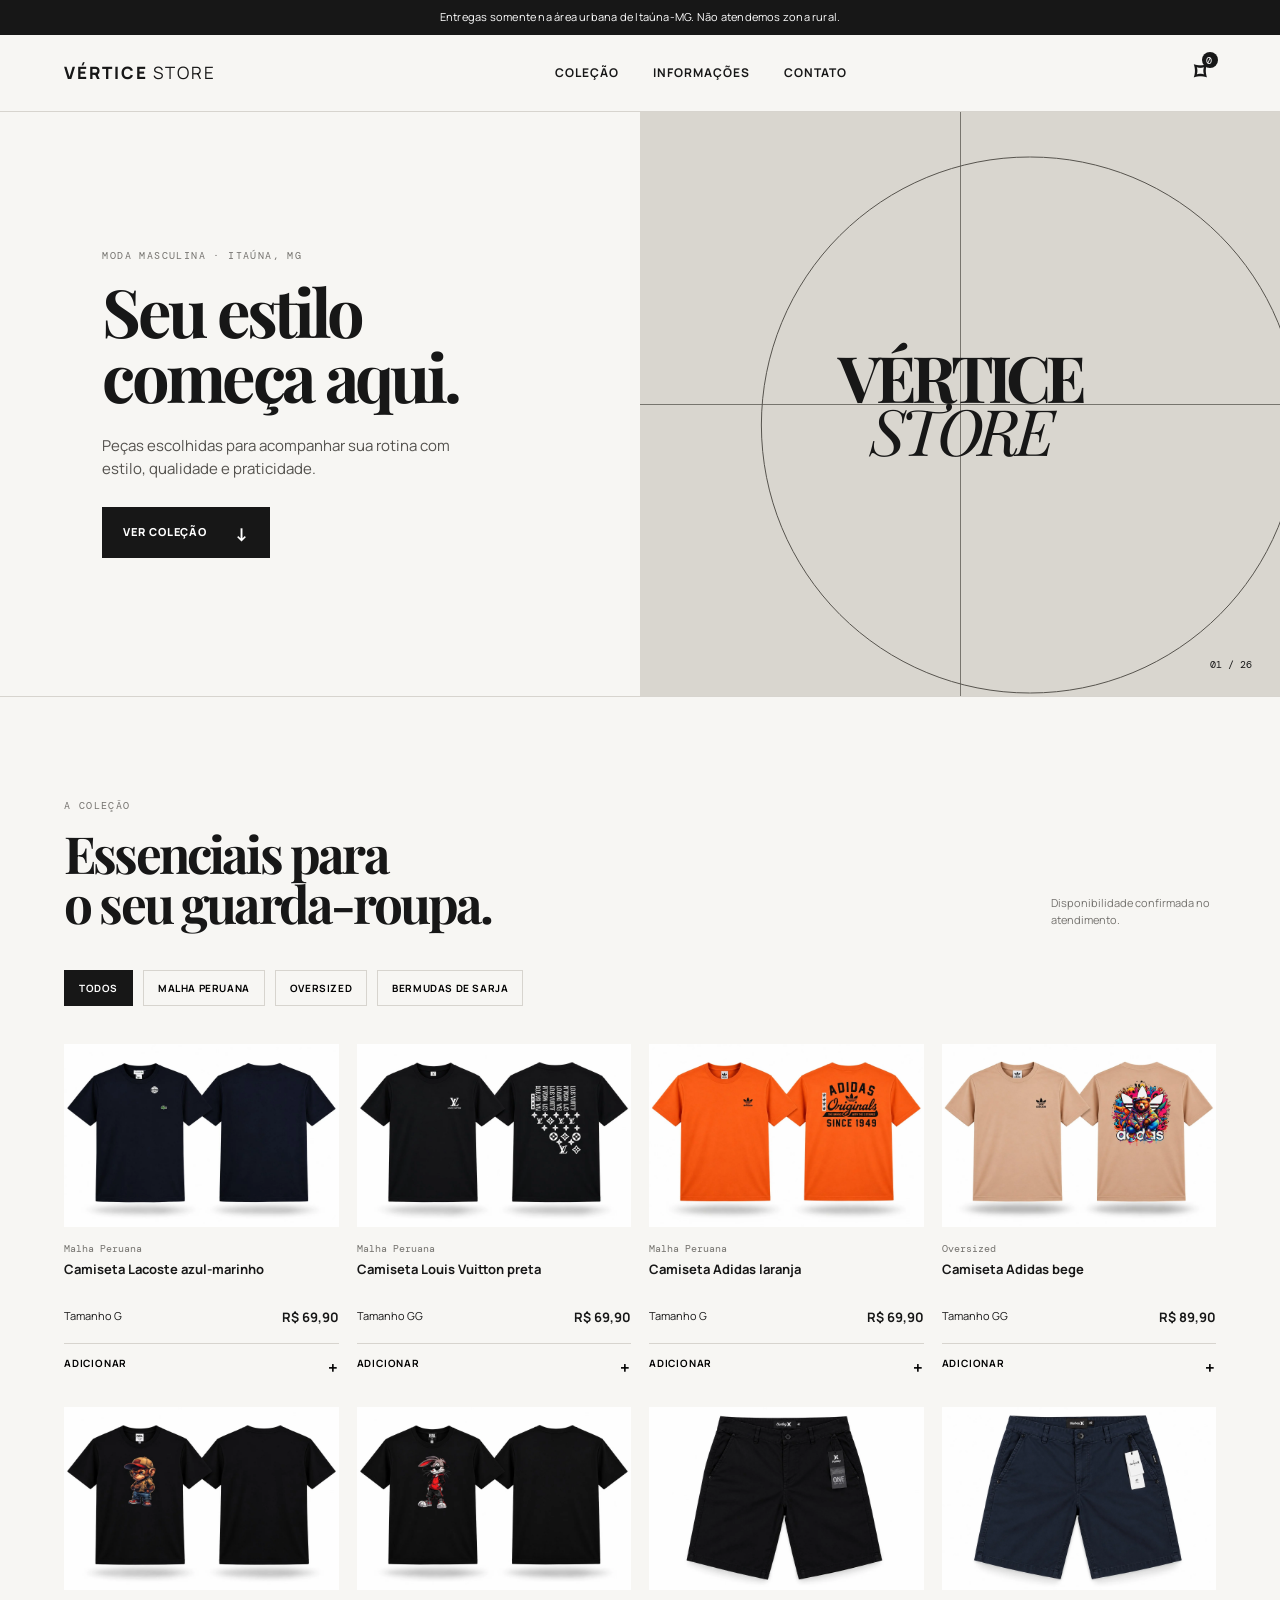
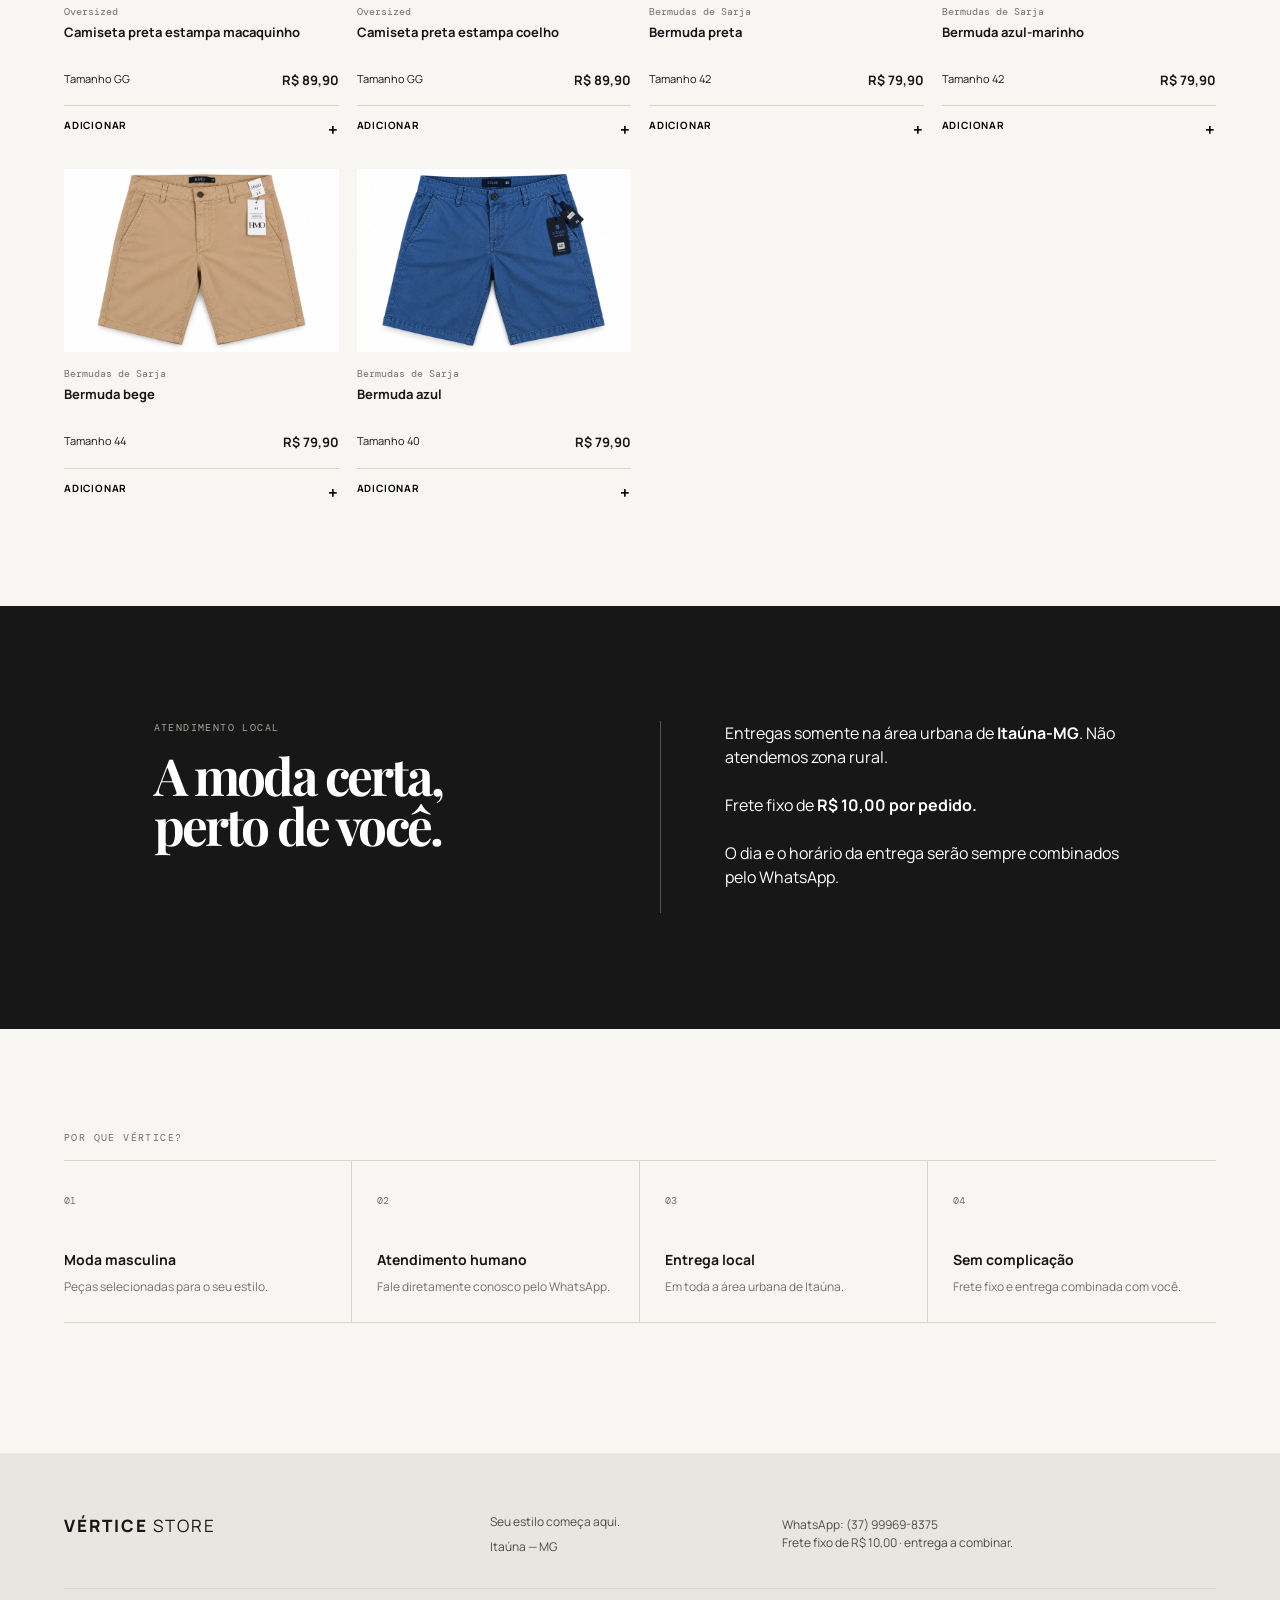
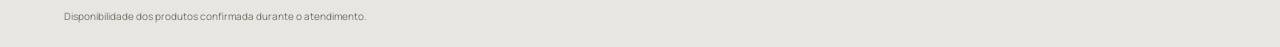
==== index.html @ 512f4e8a "Initial commit: Vértice Store" ====
<!doctype html>
<html lang="pt-BR">
<head>
  <meta charset="utf-8">
  <meta name="viewport" content="width=device-width, initial-scale=1">
  <meta name="theme-color" content="#111111">
  <title>Vértice Store | Moda masculina em Itaúna</title>
  <meta name="description" content="Moda masculina com estilo, qualidade e praticidade em Itaúna-MG. Entrega na área urbana e pedidos pelo WhatsApp.">
  <meta property="og:title" content="Vértice Store | Seu estilo começa aqui.">
  <meta property="og:description" content="Moda masculina em Itaúna-MG. Peça pelo WhatsApp.">
  <meta property="og:type" content="website">
  <meta property="og:image" content="assets/images/og-image.svg">
  <link rel="icon" href="assets/images/favicon.svg" type="image/svg+xml">
  <link rel="stylesheet" href="assets/css/style.css">
</head>
<body>
  <div class="delivery-bar">Entregas somente na área urbana de Itaúna-MG. Não atendemos zona rural.</div>
  <header class="site-header" id="topo">
    <a class="brand" href="#topo" aria-label="Vértice Store, início">VÉRTICE <span>STORE</span></a>
    <button class="menu-button" aria-label="Abrir menu" aria-expanded="false" aria-controls="main-nav"><span></span><span></span><span></span></button>
    <nav id="main-nav" class="main-nav" aria-label="Navegação principal">
      <a href="#colecao">Coleção</a><a href="#sobre">Informações</a><a href="#contato">Contato</a>
    </nav>
    <button class="cart-trigger" aria-label="Abrir carrinho"><span aria-hidden="true">⌑</span><b id="cart-count">0</b></button>
  </header>

  <main>
    <section class="hero">
      <div class="hero-copy">
        <p class="eyebrow">MODA MASCULINA · ITAÚNA, MG</p>
        <h1>Seu estilo<br>começa aqui.</h1>
        <p>Peças escolhidas para acompanhar sua rotina com estilo, qualidade e praticidade.</p>
        <a class="button button-dark" href="#colecao">Ver coleção <span>↓</span></a>
      </div>
      <div class="hero-art" aria-hidden="true"><div class="arc"></div><p>VÉRTICE<br><em>STORE</em></p><span>01 / 26</span></div>
    </section>

    <section class="catalog section" id="colecao">
      <div class="section-heading"><div><p class="eyebrow">A COLEÇÃO</p><h2>Essenciais para<br>o seu guarda-roupa.</h2></div><p class="collection-note">Disponibilidade confirmada no atendimento.</p></div>
      <div class="filters" role="group" aria-label="Filtros de produtos">
        <button class="filter active" data-filter="all">Todos</button><button class="filter" data-filter="Malha Peruana">Malha Peruana</button><button class="filter" data-filter="Oversized">Oversized</button><button class="filter" data-filter="Bermudas de Sarja">Bermudas de Sarja</button>
      </div>
      <div class="product-grid" id="product-grid" aria-live="polite"></div>
    </section>

    <section class="local-info">
      <div><p class="eyebrow">ATENDIMENTO LOCAL</p><h2>A moda certa,<br>perto de você.</h2></div>
      <div class="local-rules"><p>Entregas somente na área urbana de <strong>Itaúna-MG</strong>. Não atendemos zona rural.</p><p>Frete fixo de <strong>R$ 10,00 por pedido.</strong></p><p>O dia e o horário da entrega serão sempre combinados pelo WhatsApp.</p></div>
    </section>

    <section class="benefits section" id="sobre">
      <p class="eyebrow">POR QUE VÉRTICE?</p>
      <div class="benefit-grid"><article><span>01</span><h3>Moda masculina</h3><p>Peças selecionadas para o seu estilo.</p></article><article><span>02</span><h3>Atendimento humano</h3><p>Fale diretamente conosco pelo WhatsApp.</p></article><article><span>03</span><h3>Entrega local</h3><p>Em toda a área urbana de Itaúna.</p></article><article><span>04</span><h3>Sem complicação</h3><p>Frete fixo e entrega combinada com você.</p></article></div>
    </section>
  </main>

  <footer id="contato"><a class="brand" href="#topo">VÉRTICE <span>STORE</span></a><div><p>Seu estilo começa aqui.</p><p>Itaúna — MG</p></div><div><a href="https://wa.me/5537999698375" target="_blank" rel="noopener">WhatsApp: (37) 99969-8375</a><p>Frete fixo de R$ 10,00 · entrega a combinar.</p></div><small>Disponibilidade dos produtos confirmada durante o atendimento.</small></footer>

  <dialog id="cart-dialog" class="cart-dialog"><div class="cart-panel"><div class="panel-head"><div><p class="eyebrow">SEU PEDIDO</p><h2>Carrinho</h2></div><button class="icon-button close-cart" aria-label="Fechar carrinho">×</button></div><div id="cart-items" class="cart-items"></div><div id="cart-empty" class="cart-empty"><p>Seu carrinho está vazio.</p><button class="text-button close-cart">Continuar comprando</button></div><div class="cart-summary"><div><span>Subtotal</span><strong id="subtotal">R$ 0,00</strong></div><div><span>Frete fixo</span><strong id="shipping">R$ 0,00</strong></div><div class="total"><span>Total</span><strong id="total">R$ 0,00</strong></div></div><label class="delivery-check"><input type="checkbox" id="urban-confirmation"><span>Confirmo que a entrega será na área urbana de Itaúna-MG.</span></label><p class="cart-help">Dia, horário e local da entrega serão combinados pelo WhatsApp.</p><button class="button button-dark checkout" id="checkout-button">Finalizar pelo WhatsApp <span>↗</span></button></div></dialog>
  <dialog id="image-dialog" class="image-dialog"><button class="icon-button close-image" aria-label="Fechar imagem">×</button><img id="zoomed-image" src="" alt=""><p id="zoomed-caption"></p></dialog>

  <script src="assets/js/products.js"></script><script src="assets/js/cart.js"></script><script src="assets/js/main.js"></script>
</body>
</html>
---- assets/css/style.css ----
@import url('https://fonts.googleapis.com/css2?family=DM+Mono&family=Manrope:wght@400;500;600;700;800&family=Playfair+Display:ital,wght@0,600;0,700;1,600&display=swap');
:root{--ink:#171717;--paper:#f7f6f3;--soft:#e8e6e1;--muted:#74726e;--line:#d7d4ce;--accent:#c9c4bb}*{box-sizing:border-box}html{scroll-behavior:smooth;overflow-x:clip}body{margin:0;background:var(--paper);color:var(--ink);font:14px/1.5 Manrope,Arial,sans-serif;overflow-x:clip}.delivery-bar{background:var(--ink);color:#fff;text-align:center;padding:9px 18px;font-size:11px;letter-spacing:.02em}.site-header{height:77px;padding:0 clamp(20px,5vw,80px);display:flex;align-items:center;justify-content:space-between;border-bottom:1px solid var(--line);position:relative;background:var(--paper);z-index:5}.brand{color:var(--ink);text-decoration:none;font-size:17px;font-weight:800;letter-spacing:.12em;white-space:nowrap}.brand span{font-weight:400}.main-nav{display:flex;gap:34px}.main-nav a,.cart-trigger{color:var(--ink);font-size:12px;font-weight:700;text-transform:uppercase;letter-spacing:.08em;text-decoration:none}.cart-trigger,.menu-button,.icon-button{border:0;background:transparent;cursor:pointer}.cart-trigger{position:relative;font-size:23px;padding:8px}.cart-trigger b{position:absolute;right:-2px;top:1px;width:16px;height:16px;display:grid;place-items:center;background:var(--ink);color:white;border-radius:50%;font:10px DM Mono}.menu-button{display:none;padding:5px}.menu-button span{display:block;width:21px;height:1px;background:var(--ink);margin:5px}.hero{min-height:585px;display:grid;grid-template-columns:1fr 1fr;border-bottom:1px solid var(--line)}.hero-copy{padding:clamp(70px,10vw,150px) clamp(24px,8vw,145px);align-self:center}.eyebrow{margin:0 0 16px;color:var(--muted);font:10px DM Mono,monospace;letter-spacing:.14em}.hero h1,.section-heading h2,.local-info h2,.not-found h1{margin:0;font:700 clamp(48px,5.2vw,83px)/.98 'Playfair Display',serif;letter-spacing:-.055em}.hero-copy>p:not(.eyebrow){max-width:380px;margin:27px 0;color:#53514d;font-size:15px}.button{display:inline-flex;align-items:center;justify-content:center;gap:28px;padding:16px 20px;text-decoration:none;border:1px solid var(--ink);font-weight:800;text-transform:uppercase;letter-spacing:.08em;font-size:11px;cursor:pointer}.button-dark{background:var(--ink);color:white}.button span{font-size:18px;line-height:0}.hero-art{background:#d9d6cf;position:relative;overflow:hidden;display:grid;place-items:center}.hero-art .arc{position:absolute;width:min(42vw,590px);height:min(42vw,590px);border:1px solid #57544e;border-radius:50%;transform:translate(13%,4%)}.hero-art:before,.hero-art:after{content:'';position:absolute;background:#57544e;opacity:.75}.hero-art:before{height:1px;width:100%;top:50%}.hero-art:after{width:1px;height:100%;left:50%}.hero-art p{position:relative;z-index:1;margin:0;text-align:center;font:700 clamp(36px,5vw,76px)/.82 'Playfair Display';letter-spacing:-.08em}.hero-art em{font-weight:400}.hero-art span{position:absolute;right:28px;bottom:25px;font:10px DM Mono}.section{padding:clamp(65px,8vw,120px) clamp(20px,5vw,80px)}.section-heading{display:flex;justify-content:space-between;align-items:end;margin-bottom:42px}.section-heading h2,.local-info h2{font-size:clamp(35px,4vw,58px)}.collection-note{max-width:165px;margin:0;color:var(--muted);font-size:11px}.filters{display:flex;gap:10px;overflow:auto;margin-bottom:34px;padding-bottom:4px}.filter{white-space:nowrap;background:transparent;border:1px solid var(--line);padding:10px 14px;font:700 10px Manrope;text-transform:uppercase;letter-spacing:.06em;cursor:pointer}.filter.active,.filter:hover{background:var(--ink);color:white;border-color:var(--ink)}.product-grid{display:grid;grid-template-columns:repeat(4,minmax(0,1fr));gap:28px 18px}.product-image{width:100%;height:auto;aspect-ratio:3/2;display:block;border:0;background:#eee;cursor:zoom-in;padding:0;overflow:hidden}.product-image img{width:100%;height:100%;object-fit:contain;transition:transform .3s}.product-image:hover img{transform:scale(1.025)}.product-info{padding-top:15px}.product-info p,.cart-line p{font:10px DM Mono;color:var(--muted);margin:0 0 6px}.product-info h3,.cart-line h3{font-size:13px;line-height:1.35;margin:0;min-height:35px}.product-meta{display:flex;justify-content:space-between;margin-top:12px;font-size:11px}.product-meta strong{font-size:13px}.add-button{margin-top:15px;width:100%;text-align:left;background:transparent;border:0;border-top:1px solid var(--line);padding:12px 0 0;font:700 10px Manrope;text-transform:uppercase;letter-spacing:.08em;cursor:pointer}.add-button span{float:right;font-size:17px}.local-info{display:grid;grid-template-columns:1fr 1fr;gap:40px;background:var(--ink);color:white;padding:clamp(65px,9vw,130px) clamp(20px,12vw,190px)}.local-info .eyebrow{color:#aaa69d}.local-rules{border-left:1px solid #55524c;padding-left:clamp(26px,5vw,80px);font-size:16px}.local-rules p{margin:0 0 24px}.benefits{padding-bottom:130px}.benefit-grid{display:grid;grid-template-columns:repeat(4,1fr);border-top:1px solid var(--line);border-bottom:1px solid var(--line)}.benefit-grid article{padding:27px 25px 26px;border-right:1px solid var(--line)}.benefit-grid article:first-child{padding-left:0}.benefit-grid article:last-child{border-right:0}.benefit-grid span{font:10px DM Mono;color:var(--muted)}.benefit-grid h3{font-size:14px;margin:40px 0 8px}.benefit-grid p{margin:0;color:var(--muted);font-size:12px}footer{background:#e8e6e1;padding:60px clamp(20px,5vw,80px) 23px;display:grid;grid-template-columns:1.2fr .8fr 1.3fr;gap:25px}footer p,footer a{font-size:12px;color:#4e4b46;margin:0 0 7px}footer a{text-decoration:none}footer small{grid-column:1/-1;border-top:1px solid var(--line);padding-top:20px;color:#74716b;font-size:10px}.cart-dialog,.image-dialog{border:0;padding:0;background:transparent;max-width:none;max-height:none;width:100vw;height:100vh}.cart-dialog::backdrop,.image-dialog::backdrop{background:#111b}.cart-panel{background:var(--paper);margin-left:auto;width:min(500px,100%);height:100%;padding:30px;overflow:auto}.panel-head{display:flex;justify-content:space-between;align-items:start;border-bottom:1px solid var(--line);padding-bottom:20px}.panel-head h2{margin:0;font:700 34px 'Playfair Display'}.icon-button{font-size:30px;line-height:1}.cart-items{padding:10px 0}.cart-line{display:grid;grid-template-columns:70px 1fr auto;gap:12px;padding:16px 0;border-bottom:1px solid var(--line)}.cart-line img{width:70px;height:82px;object-fit:contain;background:#ddd}.cart-line h3{min-height:0;font-size:12px}.cart-line small{font-size:10px;color:var(--muted)}.line-side{text-align:right;display:flex;flex-direction:column;justify-content:space-between;font-size:11px}.remove,.text-button{border:0;background:transparent;text-decoration:underline;font:10px Manrope;cursor:pointer}.quantity{display:inline-flex;align-items:center;gap:12px;margin-top:10px;border:1px solid var(--line);padding:3px 6px}.quantity button{border:0;background:transparent;font-size:16px;cursor:pointer}.quantity span{font:10px DM Mono}.cart-empty{text-align:center;padding:60px 0}.cart-summary{border-top:1px solid var(--ink);padding-top:15px}.cart-summary div{display:flex;justify-content:space-between;margin:7px 0;font-size:12px}.cart-summary .total{margin-top:14px;font-size:15px}.delivery-check{display:flex;gap:10px;border-top:1px solid var(--line);margin-top:18px;padding-top:18px;font-size:11px;align-items:start}.delivery-check input{accent-color:var(--ink);margin:2px 0}.cart-help{color:var(--muted);font-size:10px}.checkout{width:100%;margin-top:12px}.image-dialog[open]{display:grid;place-items:center}.image-dialog img{max-width:min(650px,88vw);max-height:78vh}.image-dialog p{color:white;margin:10px}.close-image{position:fixed;right:22px;top:18px;color:white}.locked{overflow:hidden}.not-found main{min-height:100vh;display:grid;place-content:center;text-align:center;padding:25px}.not-found h1{font-size:clamp(42px,6vw,82px);max-width:650px;margin-bottom:30px}
@media(max-width:800px){.site-header{height:65px}.menu-button{display:block;order:2}.cart-trigger{order:3}.main-nav{position:absolute;display:none;left:0;right:0;top:64px;padding:18px 20px;background:var(--paper);border-bottom:1px solid var(--line);flex-direction:column;gap:18px}.main-nav.open{display:flex}.hero{grid-template-columns:1fr}.hero-copy{min-height:410px;padding:74px 24px}.hero-art{min-height:305px}.hero-art .arc{width:310px;height:310px}.section-heading{display:block}.collection-note{margin-top:20px}.product-grid{grid-template-columns:repeat(2,minmax(0,1fr));gap:28px 12px}.product-info h3{font-size:12px}.product-meta{font-size:10px}.product-meta strong{font-size:12px}.local-info{grid-template-columns:1fr;padding:65px 24px;gap:42px}.local-rules{padding-left:20px}.benefit-grid{grid-template-columns:1fr 1fr}.benefit-grid article{padding:22px 14px;border-bottom:1px solid var(--line)}.benefit-grid article:first-child{padding-left:0}.benefit-grid article:nth-child(2){border-right:0}.benefit-grid article:nth-child(3){padding-left:0}.benefit-grid article:last-child{border-bottom:0}footer{grid-template-columns:1fr;gap:12px;padding-top:48px}.delivery-bar{font-size:9px}.hero h1{font-size:57px}}
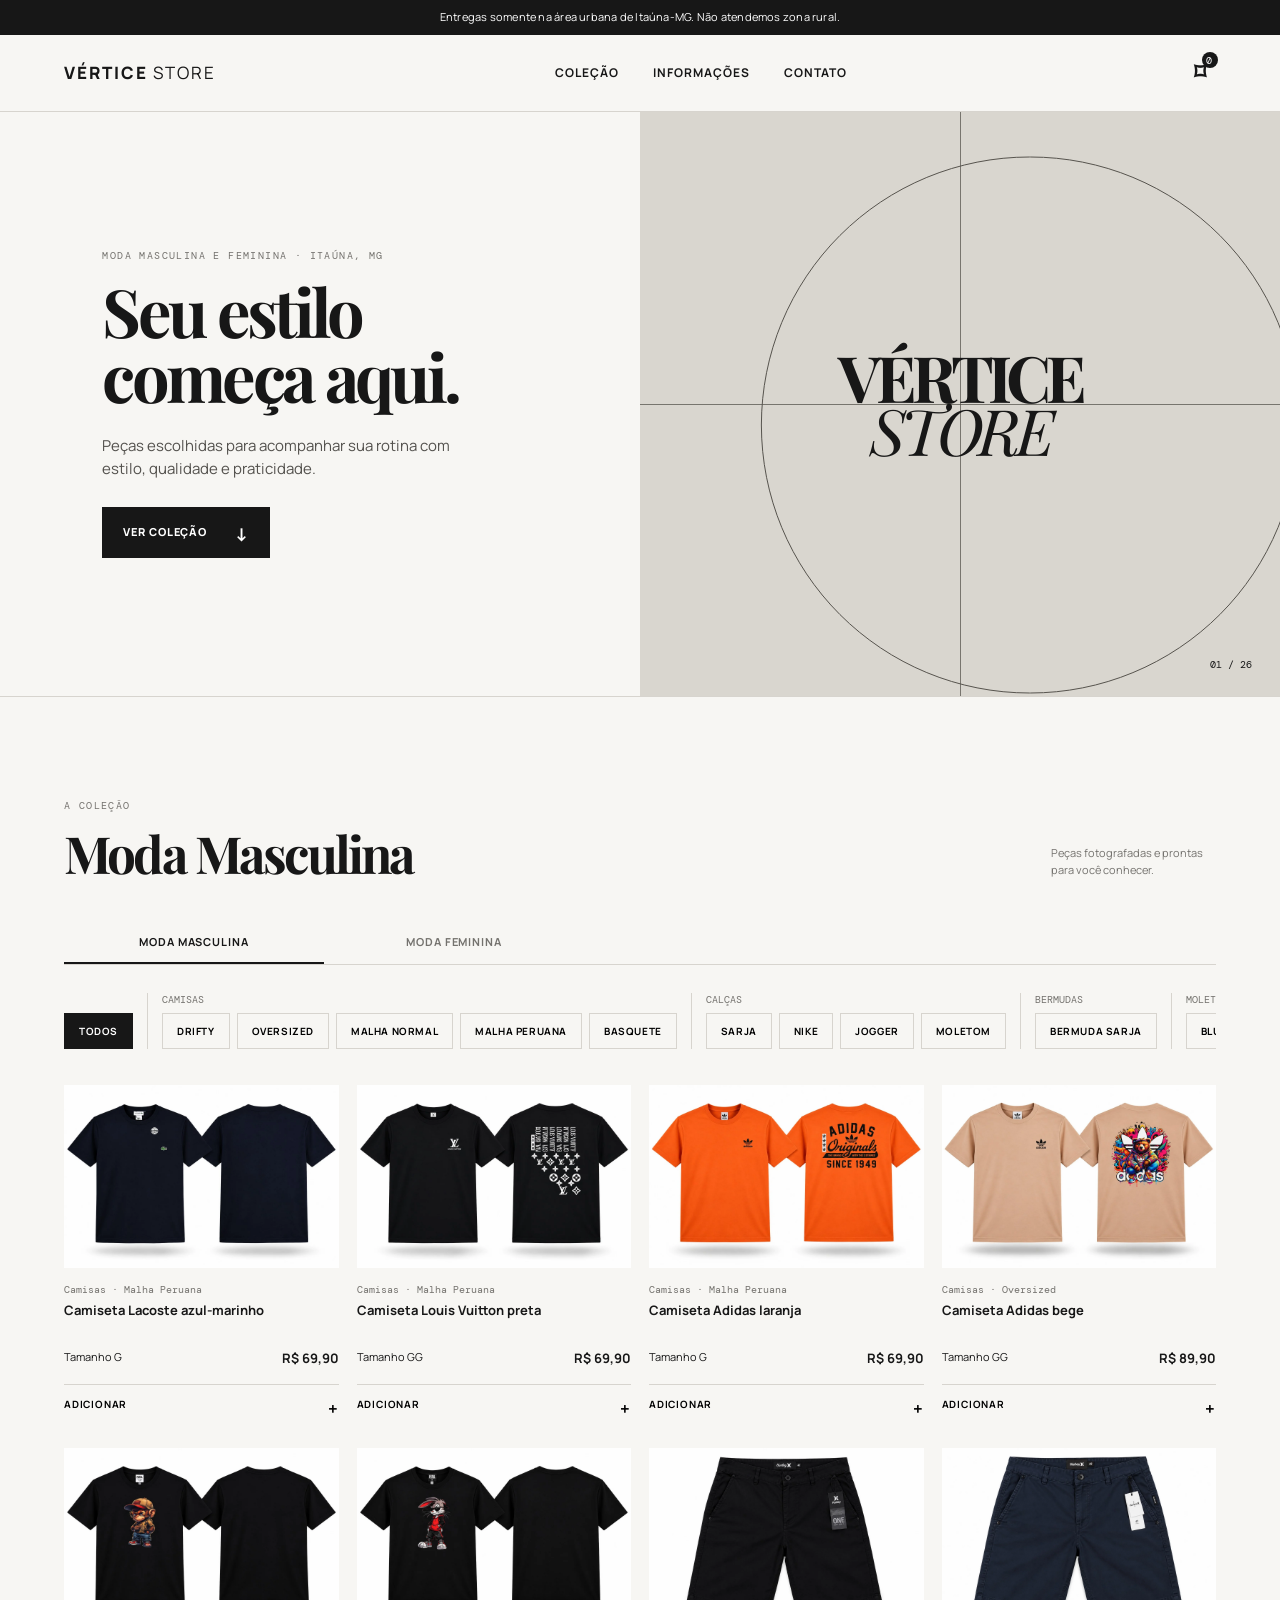
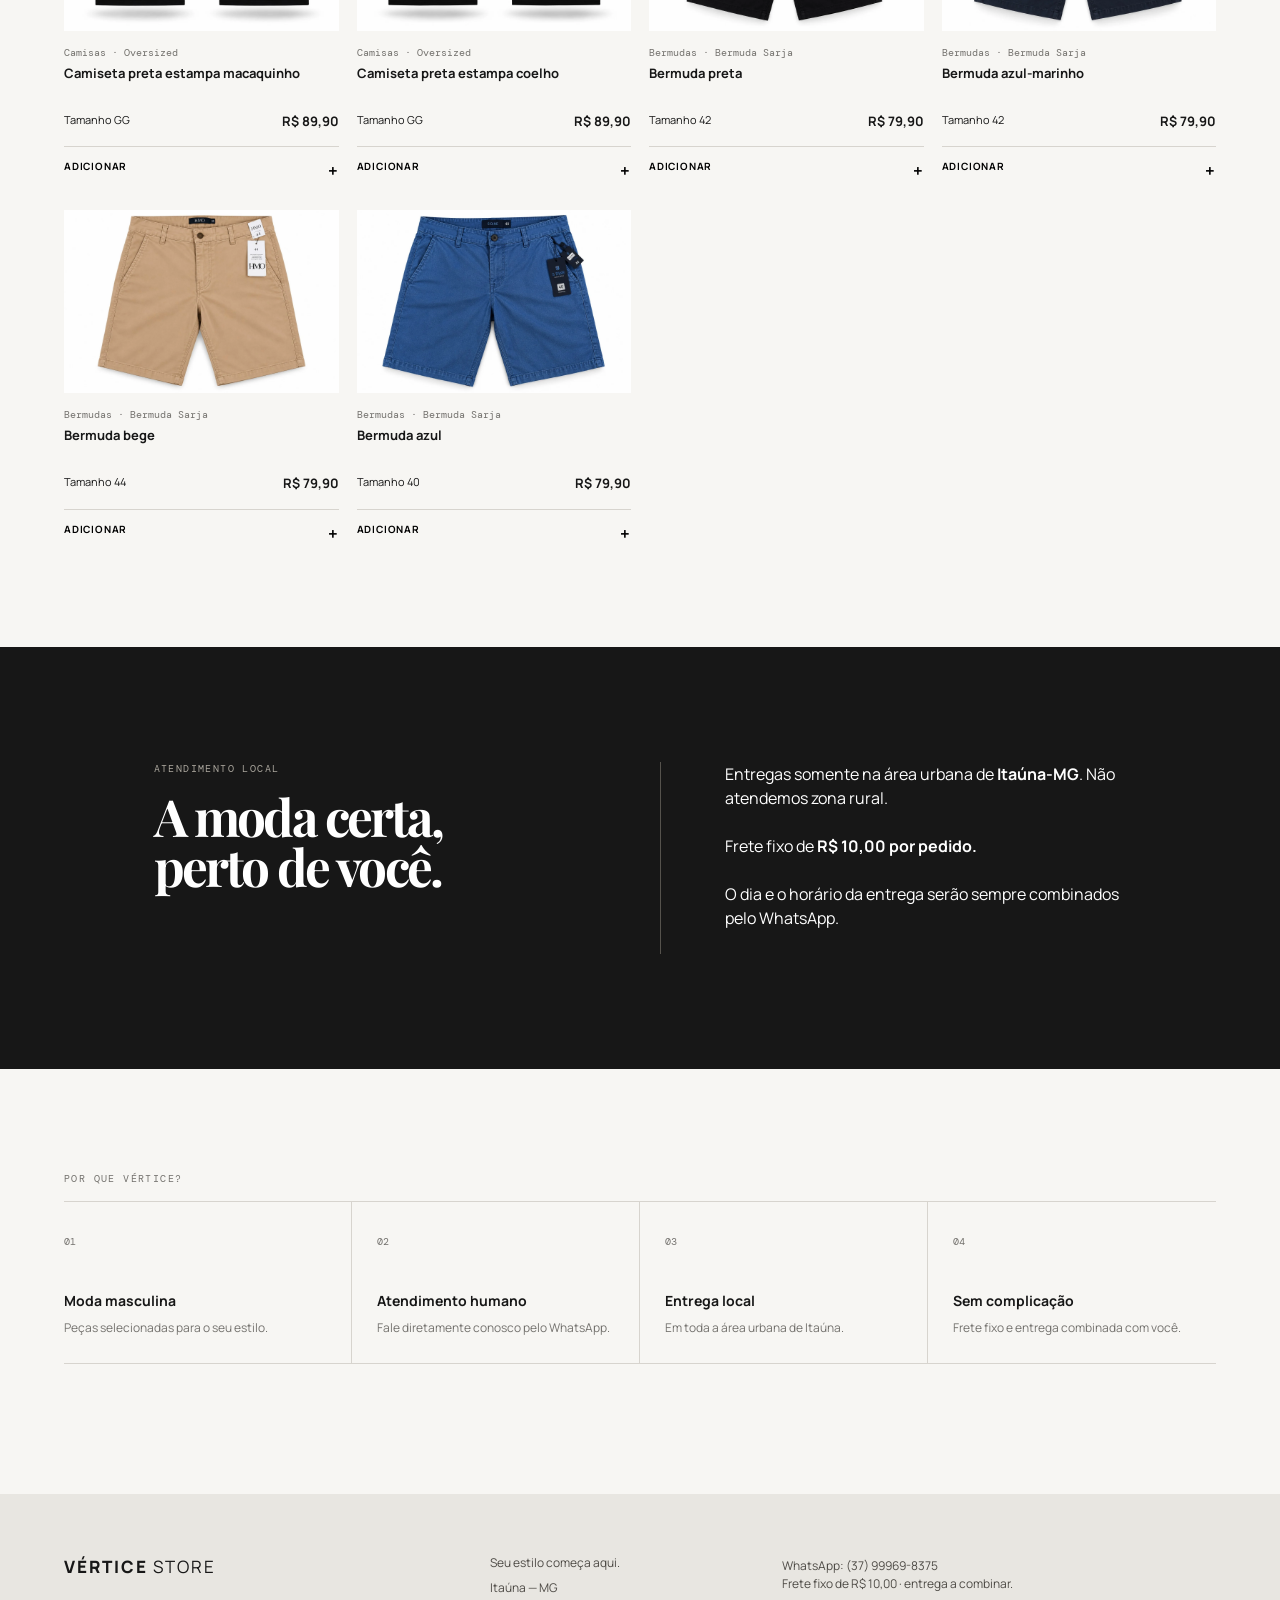
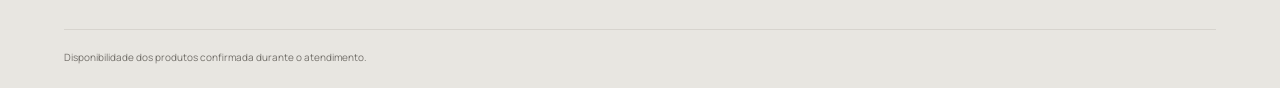
==== commit 9c446137: "Organiza catalogo masculino e feminino" ====
--- a/index.html
+++ b/index.html
@@ -4,8 +4,8 @@
   <meta charset="utf-8">
   <meta name="viewport" content="width=device-width, initial-scale=1">
   <meta name="theme-color" content="#111111">
-  <title>Vértice Store | Moda masculina em Itaúna</title>
-  <meta name="description" content="Moda masculina com estilo, qualidade e praticidade em Itaúna-MG. Entrega na área urbana e pedidos pelo WhatsApp.">
+  <title>Vértice Store | Moda masculina e feminina em Itaúna</title>
+  <meta name="description" content="Moda masculina e feminina com estilo, qualidade e praticidade em Itaúna-MG. Entrega na área urbana e pedidos pelo WhatsApp.">
   <meta property="og:title" content="Vértice Store | Seu estilo começa aqui.">
   <meta property="og:description" content="Moda masculina em Itaúna-MG. Peça pelo WhatsApp.">
   <meta property="og:type" content="website">
@@ -27,7 +27,7 @@
   <main>
     <section class="hero">
       <div class="hero-copy">
-        <p class="eyebrow">MODA MASCULINA · ITAÚNA, MG</p>
+        <p class="eyebrow">MODA MASCULINA E FEMININA · ITAÚNA, MG</p>
         <h1>Seu estilo<br>começa aqui.</h1>
         <p>Peças escolhidas para acompanhar sua rotina com estilo, qualidade e praticidade.</p>
         <a class="button button-dark" href="#colecao">Ver coleção <span>↓</span></a>
@@ -36,13 +36,15 @@
     </section>
 
     <section class="catalog section" id="colecao">
-      <div class="section-heading"><div><p class="eyebrow">A COLEÇÃO</p><h2>Essenciais para<br>o seu guarda-roupa.</h2></div><p class="collection-note">Disponibilidade confirmada no atendimento.</p></div>
-      <div class="filters" role="group" aria-label="Filtros de produtos">
-        <button class="filter active" data-filter="all">Todos</button><button class="filter" data-filter="Malha Peruana">Malha Peruana</button><button class="filter" data-filter="Oversized">Oversized</button><button class="filter" data-filter="Bermudas de Sarja">Bermudas de Sarja</button>
+      <div class="section-heading"><div><p class="eyebrow">A COLEÇÃO</p><h2 id="catalog-title">Moda Masculina</h2></div><p class="collection-note">Peças fotografadas e prontas para você conhecer.</p></div>
+      <div class="catalog-switch" role="tablist" aria-label="Coleções">
+        <button class="collection-tab active" role="tab" aria-selected="true" data-gender="masculina">Moda Masculina</button>
+        <button class="collection-tab" role="tab" aria-selected="false" data-gender="feminina">Moda Feminina</button>
       </div>
+      <div id="category-groups" class="category-groups" aria-label="Categorias de produtos"></div>
+      <div id="catalog-empty" class="catalog-empty" hidden></div>
       <div class="product-grid" id="product-grid" aria-live="polite"></div>
     </section>
-
     <section class="local-info">
       <div><p class="eyebrow">ATENDIMENTO LOCAL</p><h2>A moda certa,<br>perto de você.</h2></div>
       <div class="local-rules"><p>Entregas somente na área urbana de <strong>Itaúna-MG</strong>. Não atendemos zona rural.</p><p>Frete fixo de <strong>R$ 10,00 por pedido.</strong></p><p>O dia e o horário da entrega serão sempre combinados pelo WhatsApp.</p></div>
--- a/assets/css/style.css
+++ b/assets/css/style.css
@@ -1,3 +1,5 @@
 @import url('https://fonts.googleapis.com/css2?family=DM+Mono&family=Manrope:wght@400;500;600;700;800&family=Playfair+Display:ital,wght@0,600;0,700;1,600&display=swap');
 :root{--ink:#171717;--paper:#f7f6f3;--soft:#e8e6e1;--muted:#74726e;--line:#d7d4ce;--accent:#c9c4bb}*{box-sizing:border-box}html{scroll-behavior:smooth;overflow-x:clip}body{margin:0;background:var(--paper);color:var(--ink);font:14px/1.5 Manrope,Arial,sans-serif;overflow-x:clip}.delivery-bar{background:var(--ink);color:#fff;text-align:center;padding:9px 18px;font-size:11px;letter-spacing:.02em}.site-header{height:77px;padding:0 clamp(20px,5vw,80px);display:flex;align-items:center;justify-content:space-between;border-bottom:1px solid var(--line);position:relative;background:var(--paper);z-index:5}.brand{color:var(--ink);text-decoration:none;font-size:17px;font-weight:800;letter-spacing:.12em;white-space:nowrap}.brand span{font-weight:400}.main-nav{display:flex;gap:34px}.main-nav a,.cart-trigger{color:var(--ink);font-size:12px;font-weight:700;text-transform:uppercase;letter-spacing:.08em;text-decoration:none}.cart-trigger,.menu-button,.icon-button{border:0;background:transparent;cursor:pointer}.cart-trigger{position:relative;font-size:23px;padding:8px}.cart-trigger b{position:absolute;right:-2px;top:1px;width:16px;height:16px;display:grid;place-items:center;background:var(--ink);color:white;border-radius:50%;font:10px DM Mono}.menu-button{display:none;padding:5px}.menu-button span{display:block;width:21px;height:1px;background:var(--ink);margin:5px}.hero{min-height:585px;display:grid;grid-template-columns:1fr 1fr;border-bottom:1px solid var(--line)}.hero-copy{padding:clamp(70px,10vw,150px) clamp(24px,8vw,145px);align-self:center}.eyebrow{margin:0 0 16px;color:var(--muted);font:10px DM Mono,monospace;letter-spacing:.14em}.hero h1,.section-heading h2,.local-info h2,.not-found h1{margin:0;font:700 clamp(48px,5.2vw,83px)/.98 'Playfair Display',serif;letter-spacing:-.055em}.hero-copy>p:not(.eyebrow){max-width:380px;margin:27px 0;color:#53514d;font-size:15px}.button{display:inline-flex;align-items:center;justify-content:center;gap:28px;padding:16px 20px;text-decoration:none;border:1px solid var(--ink);font-weight:800;text-transform:uppercase;letter-spacing:.08em;font-size:11px;cursor:pointer}.button-dark{background:var(--ink);color:white}.button span{font-size:18px;line-height:0}.hero-art{background:#d9d6cf;position:relative;overflow:hidden;display:grid;place-items:center}.hero-art .arc{position:absolute;width:min(42vw,590px);height:min(42vw,590px);border:1px solid #57544e;border-radius:50%;transform:translate(13%,4%)}.hero-art:before,.hero-art:after{content:'';position:absolute;background:#57544e;opacity:.75}.hero-art:before{height:1px;width:100%;top:50%}.hero-art:after{width:1px;height:100%;left:50%}.hero-art p{position:relative;z-index:1;margin:0;text-align:center;font:700 clamp(36px,5vw,76px)/.82 'Playfair Display';letter-spacing:-.08em}.hero-art em{font-weight:400}.hero-art span{position:absolute;right:28px;bottom:25px;font:10px DM Mono}.section{padding:clamp(65px,8vw,120px) clamp(20px,5vw,80px)}.section-heading{display:flex;justify-content:space-between;align-items:end;margin-bottom:42px}.section-heading h2,.local-info h2{font-size:clamp(35px,4vw,58px)}.collection-note{max-width:165px;margin:0;color:var(--muted);font-size:11px}.filters{display:flex;gap:10px;overflow:auto;margin-bottom:34px;padding-bottom:4px}.filter{white-space:nowrap;background:transparent;border:1px solid var(--line);padding:10px 14px;font:700 10px Manrope;text-transform:uppercase;letter-spacing:.06em;cursor:pointer}.filter.active,.filter:hover{background:var(--ink);color:white;border-color:var(--ink)}.product-grid{display:grid;grid-template-columns:repeat(4,minmax(0,1fr));gap:28px 18px}.product-image{width:100%;height:auto;aspect-ratio:3/2;display:block;border:0;background:#eee;cursor:zoom-in;padding:0;overflow:hidden}.product-image img{width:100%;height:100%;object-fit:contain;transition:transform .3s}.product-image:hover img{transform:scale(1.025)}.product-info{padding-top:15px}.product-info p,.cart-line p{font:10px DM Mono;color:var(--muted);margin:0 0 6px}.product-info h3,.cart-line h3{font-size:13px;line-height:1.35;margin:0;min-height:35px}.product-meta{display:flex;justify-content:space-between;margin-top:12px;font-size:11px}.product-meta strong{font-size:13px}.add-button{margin-top:15px;width:100%;text-align:left;background:transparent;border:0;border-top:1px solid var(--line);padding:12px 0 0;font:700 10px Manrope;text-transform:uppercase;letter-spacing:.08em;cursor:pointer}.add-button span{float:right;font-size:17px}.local-info{display:grid;grid-template-columns:1fr 1fr;gap:40px;background:var(--ink);color:white;padding:clamp(65px,9vw,130px) clamp(20px,12vw,190px)}.local-info .eyebrow{color:#aaa69d}.local-rules{border-left:1px solid #55524c;padding-left:clamp(26px,5vw,80px);font-size:16px}.local-rules p{margin:0 0 24px}.benefits{padding-bottom:130px}.benefit-grid{display:grid;grid-template-columns:repeat(4,1fr);border-top:1px solid var(--line);border-bottom:1px solid var(--line)}.benefit-grid article{padding:27px 25px 26px;border-right:1px solid var(--line)}.benefit-grid article:first-child{padding-left:0}.benefit-grid article:last-child{border-right:0}.benefit-grid span{font:10px DM Mono;color:var(--muted)}.benefit-grid h3{font-size:14px;margin:40px 0 8px}.benefit-grid p{margin:0;color:var(--muted);font-size:12px}footer{background:#e8e6e1;padding:60px clamp(20px,5vw,80px) 23px;display:grid;grid-template-columns:1.2fr .8fr 1.3fr;gap:25px}footer p,footer a{font-size:12px;color:#4e4b46;margin:0 0 7px}footer a{text-decoration:none}footer small{grid-column:1/-1;border-top:1px solid var(--line);padding-top:20px;color:#74716b;font-size:10px}.cart-dialog,.image-dialog{border:0;padding:0;background:transparent;max-width:none;max-height:none;width:100vw;height:100vh}.cart-dialog::backdrop,.image-dialog::backdrop{background:#111b}.cart-panel{background:var(--paper);margin-left:auto;width:min(500px,100%);height:100%;padding:30px;overflow:auto}.panel-head{display:flex;justify-content:space-between;align-items:start;border-bottom:1px solid var(--line);padding-bottom:20px}.panel-head h2{margin:0;font:700 34px 'Playfair Display'}.icon-button{font-size:30px;line-height:1}.cart-items{padding:10px 0}.cart-line{display:grid;grid-template-columns:70px 1fr auto;gap:12px;padding:16px 0;border-bottom:1px solid var(--line)}.cart-line img{width:70px;height:82px;object-fit:contain;background:#ddd}.cart-line h3{min-height:0;font-size:12px}.cart-line small{font-size:10px;color:var(--muted)}.line-side{text-align:right;display:flex;flex-direction:column;justify-content:space-between;font-size:11px}.remove,.text-button{border:0;background:transparent;text-decoration:underline;font:10px Manrope;cursor:pointer}.quantity{display:inline-flex;align-items:center;gap:12px;margin-top:10px;border:1px solid var(--line);padding:3px 6px}.quantity button{border:0;background:transparent;font-size:16px;cursor:pointer}.quantity span{font:10px DM Mono}.cart-empty{text-align:center;padding:60px 0}.cart-summary{border-top:1px solid var(--ink);padding-top:15px}.cart-summary div{display:flex;justify-content:space-between;margin:7px 0;font-size:12px}.cart-summary .total{margin-top:14px;font-size:15px}.delivery-check{display:flex;gap:10px;border-top:1px solid var(--line);margin-top:18px;padding-top:18px;font-size:11px;align-items:start}.delivery-check input{accent-color:var(--ink);margin:2px 0}.cart-help{color:var(--muted);font-size:10px}.checkout{width:100%;margin-top:12px}.image-dialog[open]{display:grid;place-items:center}.image-dialog img{max-width:min(650px,88vw);max-height:78vh}.image-dialog p{color:white;margin:10px}.close-image{position:fixed;right:22px;top:18px;color:white}.locked{overflow:hidden}.not-found main{min-height:100vh;display:grid;place-content:center;text-align:center;padding:25px}.not-found h1{font-size:clamp(42px,6vw,82px);max-width:650px;margin-bottom:30px}
 @media(max-width:800px){.site-header{height:65px}.menu-button{display:block;order:2}.cart-trigger{order:3}.main-nav{position:absolute;display:none;left:0;right:0;top:64px;padding:18px 20px;background:var(--paper);border-bottom:1px solid var(--line);flex-direction:column;gap:18px}.main-nav.open{display:flex}.hero{grid-template-columns:1fr}.hero-copy{min-height:410px;padding:74px 24px}.hero-art{min-height:305px}.hero-art .arc{width:310px;height:310px}.section-heading{display:block}.collection-note{margin-top:20px}.product-grid{grid-template-columns:repeat(2,minmax(0,1fr));gap:28px 12px}.product-info h3{font-size:12px}.product-meta{font-size:10px}.product-meta strong{font-size:12px}.local-info{grid-template-columns:1fr;padding:65px 24px;gap:42px}.local-rules{padding-left:20px}.benefit-grid{grid-template-columns:1fr 1fr}.benefit-grid article{padding:22px 14px;border-bottom:1px solid var(--line)}.benefit-grid article:first-child{padding-left:0}.benefit-grid article:nth-child(2){border-right:0}.benefit-grid article:nth-child(3){padding-left:0}.benefit-grid article:last-child{border-bottom:0}footer{grid-template-columns:1fr;gap:12px;padding-top:48px}.delivery-bar{font-size:9px}.hero h1{font-size:57px}}
+
+.catalog-switch{display:flex;gap:0;margin:0 0 28px;border-bottom:1px solid var(--line)}.collection-tab{flex:1;max-width:260px;border:0;background:transparent;padding:14px 10px 13px;cursor:pointer;color:var(--muted);font:700 11px Manrope;text-transform:uppercase;letter-spacing:.08em;border-bottom:2px solid transparent}.collection-tab.active{color:var(--ink);border-color:var(--ink)}.category-groups{display:flex;align-items:flex-start;gap:14px;overflow-x:auto;padding:0 0 18px;margin-bottom:18px}.category-group{min-width:max-content;border-left:1px solid var(--line);padding-left:14px}.category-group>p{margin:0 0 7px;color:var(--muted);font:10px DM Mono;text-transform:uppercase}.category-group>div{display:flex;gap:7px}.category-groups>.filter{align-self:flex-end}.catalog-empty{grid-column:1/-1;border:1px solid var(--line);padding:45px 24px;text-align:center;background:#f1f0ed}.catalog-empty p{margin:0 0 6px;font:600 24px 'Playfair Display',serif}.catalog-empty span{color:var(--muted);font-size:12px}@media(max-width:800px){.catalog-switch{margin-bottom:22px}.collection-tab{font-size:10px;padding-inline:5px}.category-groups{gap:12px;margin-inline:-20px;padding-inline:20px}.category-group{padding-left:12px}.catalog-empty{padding:36px 20px}.catalog-empty p{font-size:21px}}
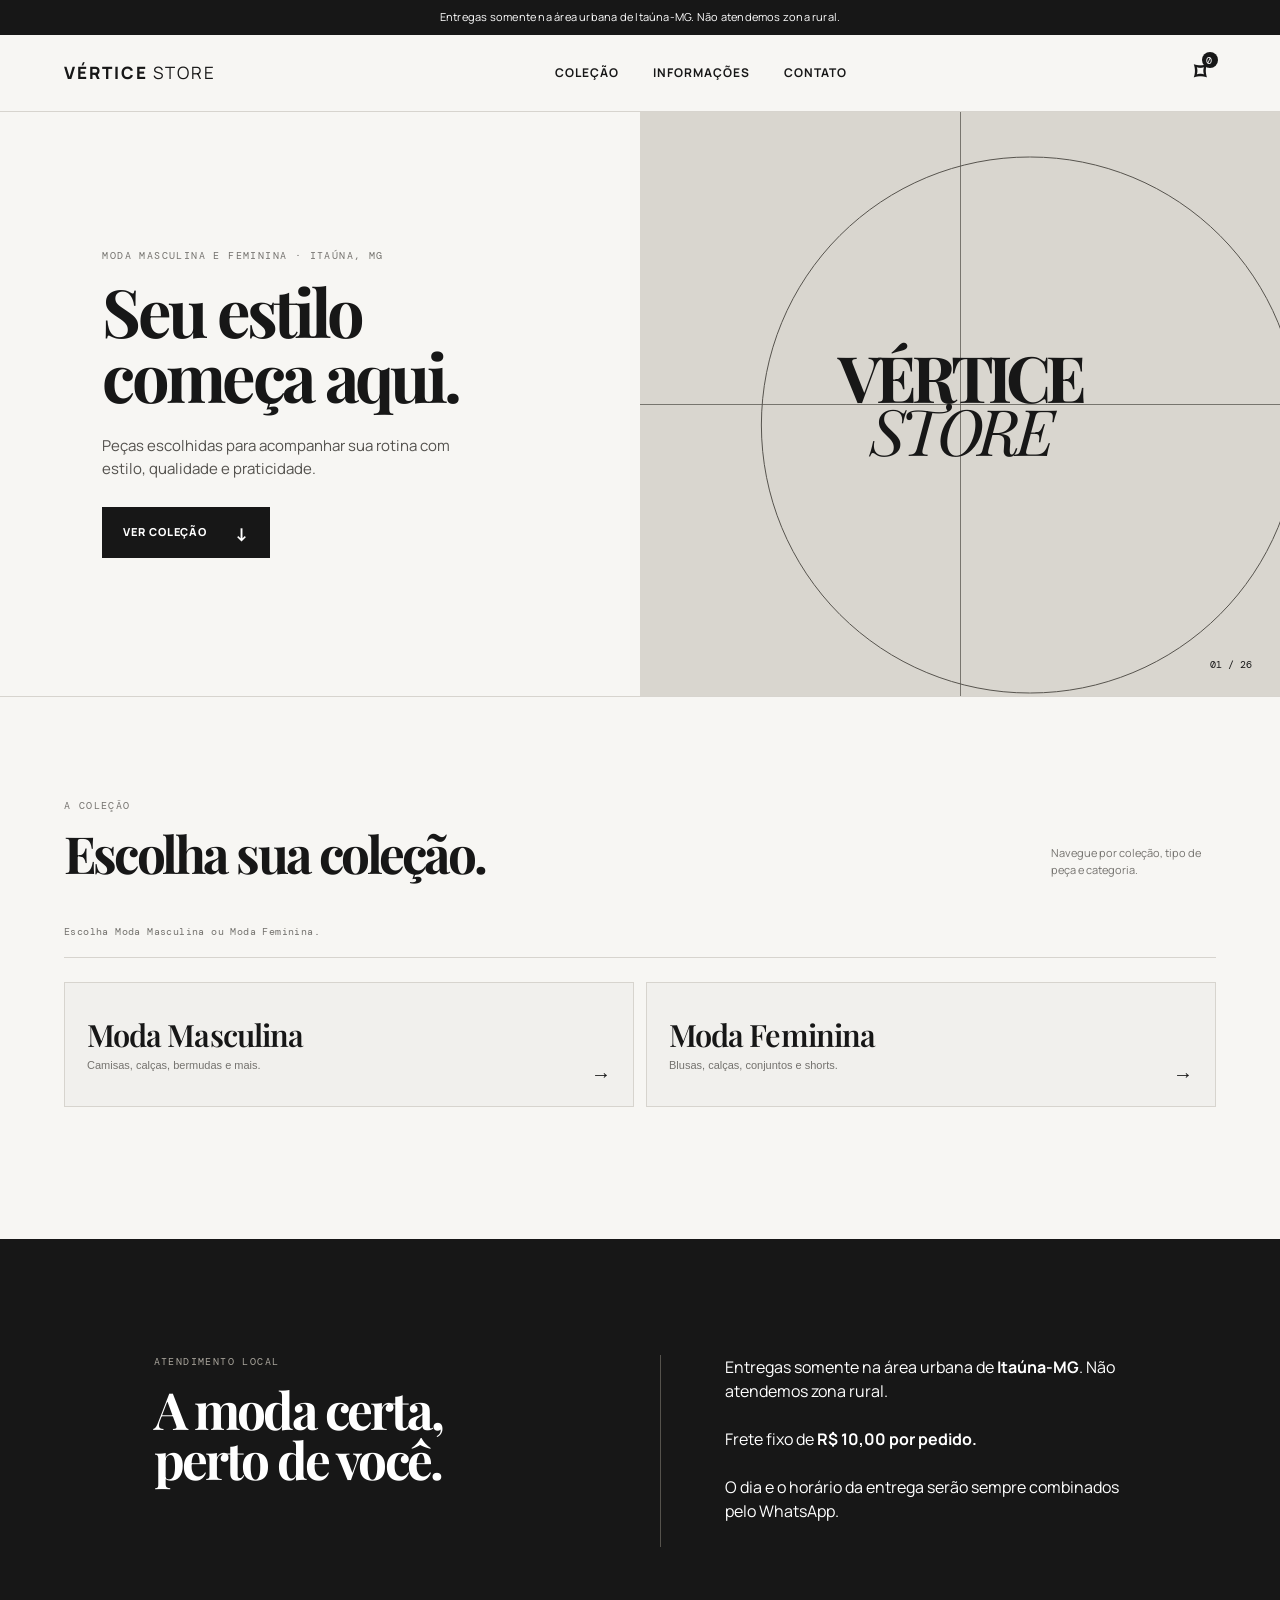
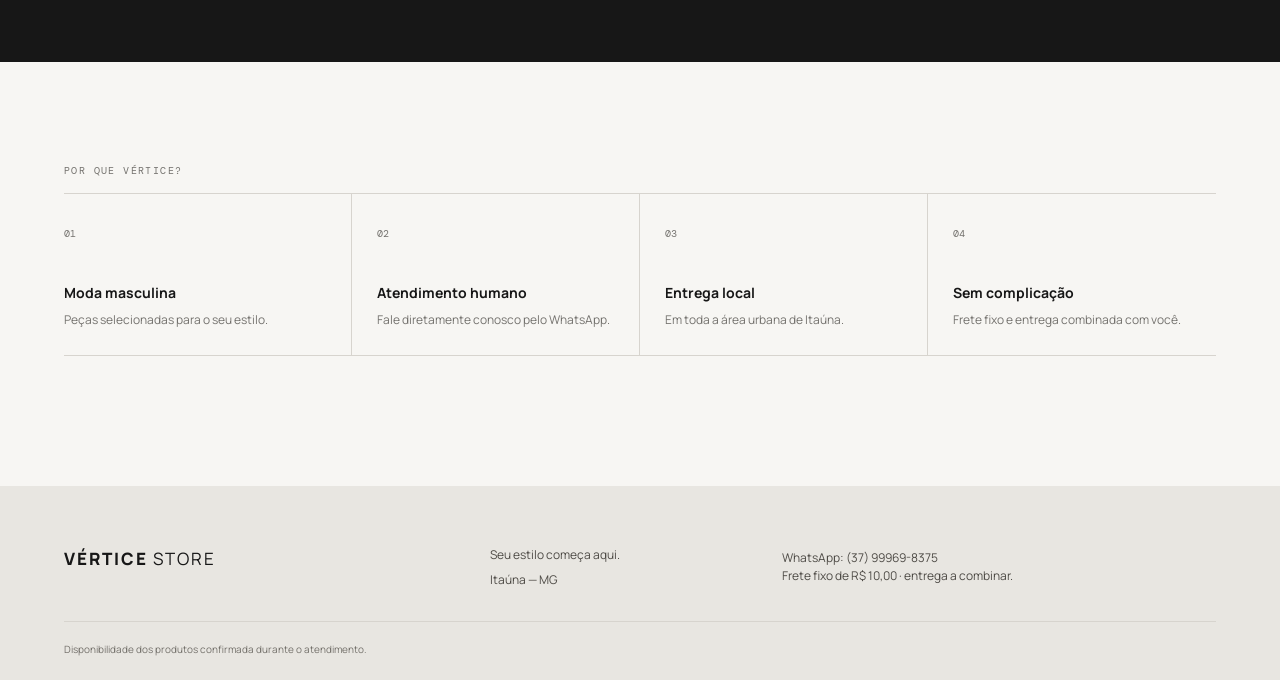
==== commit aef7d7c4: "Implementa navegacao por categorias da Vertice Store" ====
--- a/index.html
+++ b/index.html
@@ -36,12 +36,12 @@
     </section>
 
     <section class="catalog section" id="colecao">
-      <div class="section-heading"><div><p class="eyebrow">A COLEÇÃO</p><h2 id="catalog-title">Moda Masculina</h2></div><p class="collection-note">Peças fotografadas e prontas para você conhecer.</p></div>
-      <div class="catalog-switch" role="tablist" aria-label="Coleções">
-        <button class="collection-tab active" role="tab" aria-selected="true" data-gender="masculina">Moda Masculina</button>
-        <button class="collection-tab" role="tab" aria-selected="false" data-gender="feminina">Moda Feminina</button>
+      <div class="section-heading"><div><p class="eyebrow">A COLEÇÃO</p><h2 id="catalog-title">Escolha sua coleção.</h2></div><p class="collection-note">Navegue por coleção, tipo de peça e categoria.</p></div>
+      <div class="catalog-path" aria-label="Navegação do catálogo">
+        <button class="catalog-back" id="catalog-back" type="button" hidden>← Voltar</button>
+        <p id="catalog-progress">Escolha Moda Masculina ou Moda Feminina.</p>
       </div>
-      <div id="category-groups" class="category-groups" aria-label="Categorias de produtos"></div>
+      <div id="catalog-navigator" class="catalog-navigator" aria-live="polite"></div>
       <div id="catalog-empty" class="catalog-empty" hidden></div>
       <div class="product-grid" id="product-grid" aria-live="polite"></div>
     </section>
--- a/assets/css/style.css
+++ b/assets/css/style.css
@@ -3,3 +3,5 @@
 @media(max-width:800px){.site-header{height:65px}.menu-button{display:block;order:2}.cart-trigger{order:3}.main-nav{position:absolute;display:none;left:0;right:0;top:64px;padding:18px 20px;background:var(--paper);border-bottom:1px solid var(--line);flex-direction:column;gap:18px}.main-nav.open{display:flex}.hero{grid-template-columns:1fr}.hero-copy{min-height:410px;padding:74px 24px}.hero-art{min-height:305px}.hero-art .arc{width:310px;height:310px}.section-heading{display:block}.collection-note{margin-top:20px}.product-grid{grid-template-columns:repeat(2,minmax(0,1fr));gap:28px 12px}.product-info h3{font-size:12px}.product-meta{font-size:10px}.product-meta strong{font-size:12px}.local-info{grid-template-columns:1fr;padding:65px 24px;gap:42px}.local-rules{padding-left:20px}.benefit-grid{grid-template-columns:1fr 1fr}.benefit-grid article{padding:22px 14px;border-bottom:1px solid var(--line)}.benefit-grid article:first-child{padding-left:0}.benefit-grid article:nth-child(2){border-right:0}.benefit-grid article:nth-child(3){padding-left:0}.benefit-grid article:last-child{border-bottom:0}footer{grid-template-columns:1fr;gap:12px;padding-top:48px}.delivery-bar{font-size:9px}.hero h1{font-size:57px}}
 
 .catalog-switch{display:flex;gap:0;margin:0 0 28px;border-bottom:1px solid var(--line)}.collection-tab{flex:1;max-width:260px;border:0;background:transparent;padding:14px 10px 13px;cursor:pointer;color:var(--muted);font:700 11px Manrope;text-transform:uppercase;letter-spacing:.08em;border-bottom:2px solid transparent}.collection-tab.active{color:var(--ink);border-color:var(--ink)}.category-groups{display:flex;align-items:flex-start;gap:14px;overflow-x:auto;padding:0 0 18px;margin-bottom:18px}.category-group{min-width:max-content;border-left:1px solid var(--line);padding-left:14px}.category-group>p{margin:0 0 7px;color:var(--muted);font:10px DM Mono;text-transform:uppercase}.category-group>div{display:flex;gap:7px}.category-groups>.filter{align-self:flex-end}.catalog-empty{grid-column:1/-1;border:1px solid var(--line);padding:45px 24px;text-align:center;background:#f1f0ed}.catalog-empty p{margin:0 0 6px;font:600 24px 'Playfair Display',serif}.catalog-empty span{color:var(--muted);font-size:12px}@media(max-width:800px){.catalog-switch{margin-bottom:22px}.collection-tab{font-size:10px;padding-inline:5px}.category-groups{gap:12px;margin-inline:-20px;padding-inline:20px}.category-group{padding-left:12px}.catalog-empty{padding:36px 20px}.catalog-empty p{font-size:21px}}
+
+.catalog-path{display:flex;align-items:center;gap:15px;min-height:38px;margin:0 0 24px;padding-bottom:14px;border-bottom:1px solid var(--line)}.catalog-path p{margin:0;color:var(--muted);font:10px DM Mono;letter-spacing:.04em}.catalog-back{border:1px solid var(--ink);background:transparent;padding:8px 11px;color:var(--ink);font:700 10px Manrope;text-transform:uppercase;letter-spacing:.07em;cursor:pointer;white-space:nowrap}.catalog-navigator{display:grid;grid-template-columns:repeat(2,minmax(0,1fr));gap:12px;margin-bottom:30px}.catalog-choice{position:relative;min-height:125px;padding:24px 50px 22px 22px;background:#f1f0ed;border:1px solid var(--line);color:var(--ink);text-align:left;cursor:pointer;transition:background .2s,border-color .2s}.catalog-choice:hover,.catalog-choice:focus-visible{background:var(--ink);border-color:var(--ink);color:#fff}.catalog-choice span{display:block;font:600 clamp(22px,2.4vw,34px)/1 'Playfair Display',serif;letter-spacing:-.03em}.catalog-choice small{display:block;margin-top:9px;font-size:11px;color:var(--muted)}.catalog-choice:hover small,.catalog-choice:focus-visible small{color:#d0cdc7}.catalog-choice b{position:absolute;right:22px;bottom:20px;font-size:20px}.catalog-empty{margin-top:4px}@media(max-width:800px){.catalog-path{align-items:flex-start;gap:11px;flex-direction:column;margin-bottom:18px}.catalog-navigator{grid-template-columns:1fr;gap:9px;margin-bottom:24px}.catalog-choice{min-height:98px;padding:20px 48px 18px 18px}.catalog-choice span{font-size:26px}.catalog-choice b{right:18px;bottom:17px}.catalog-path p{line-height:1.5}}
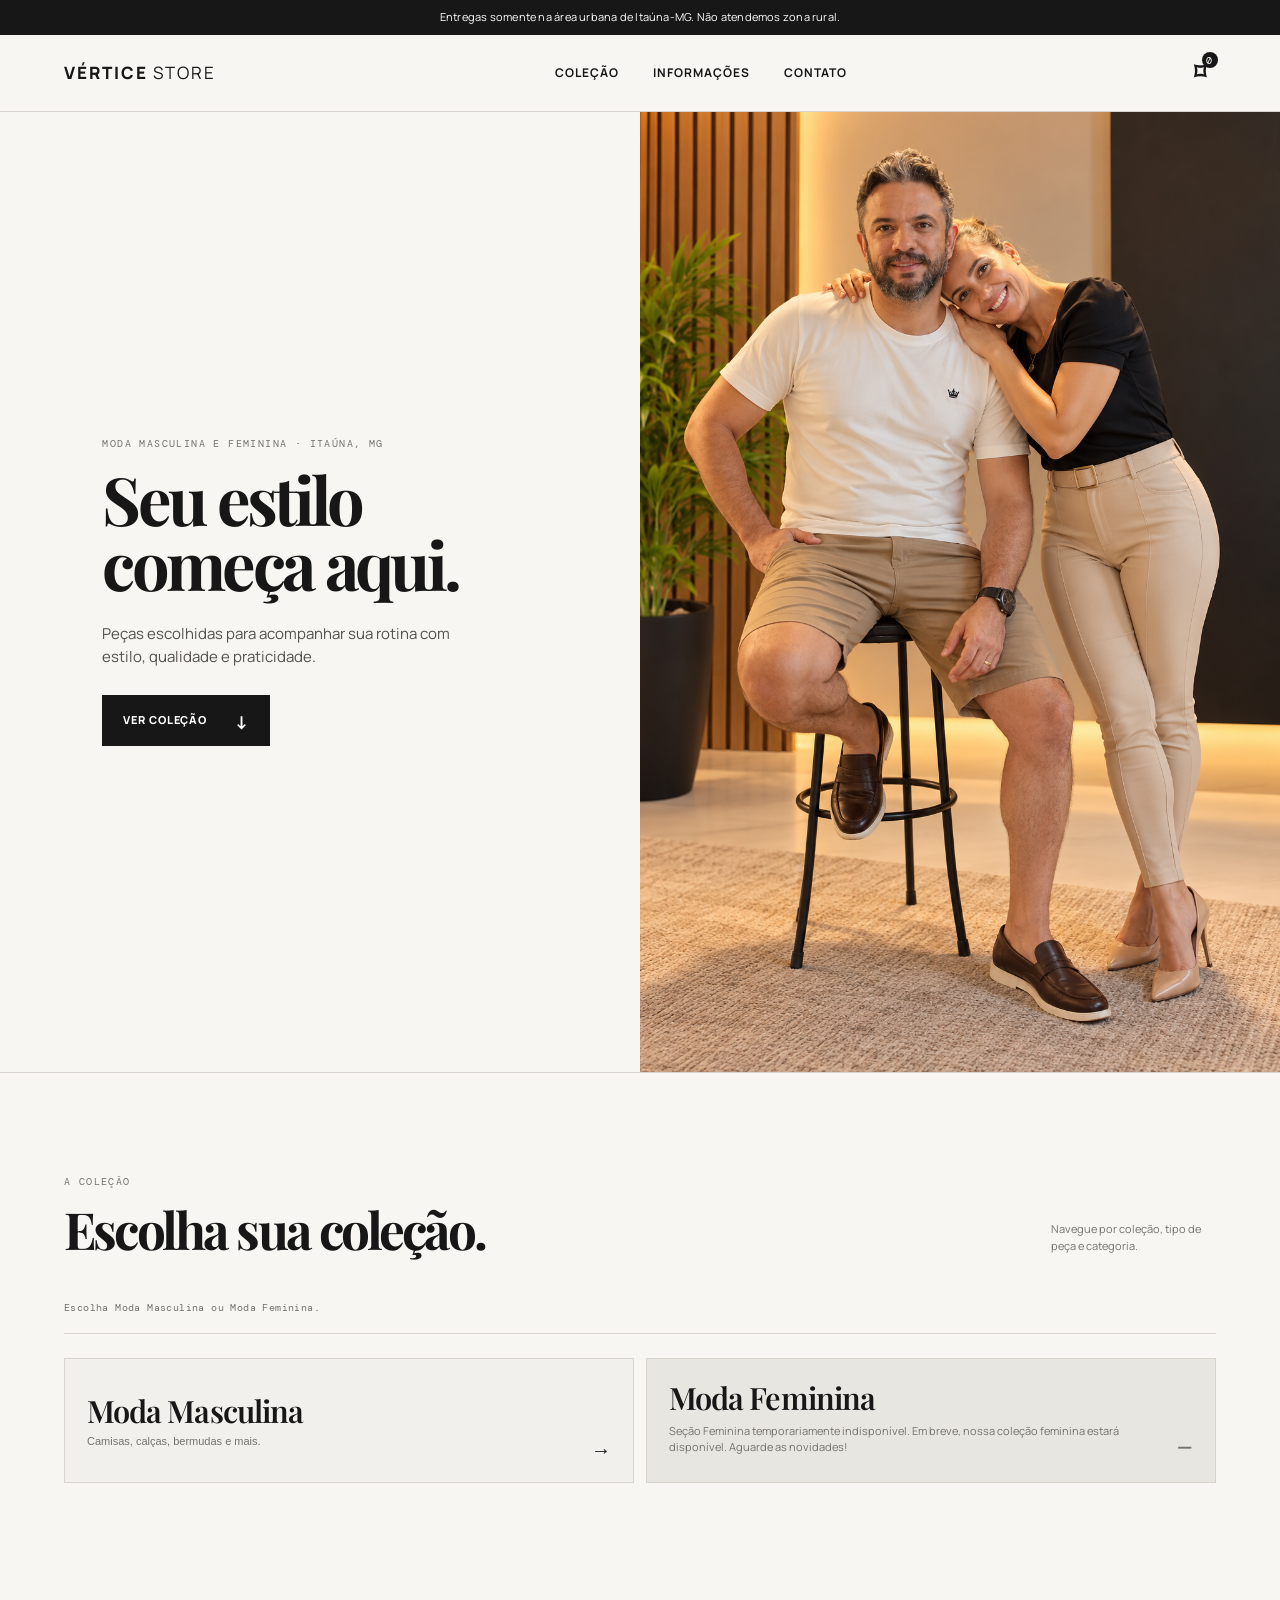
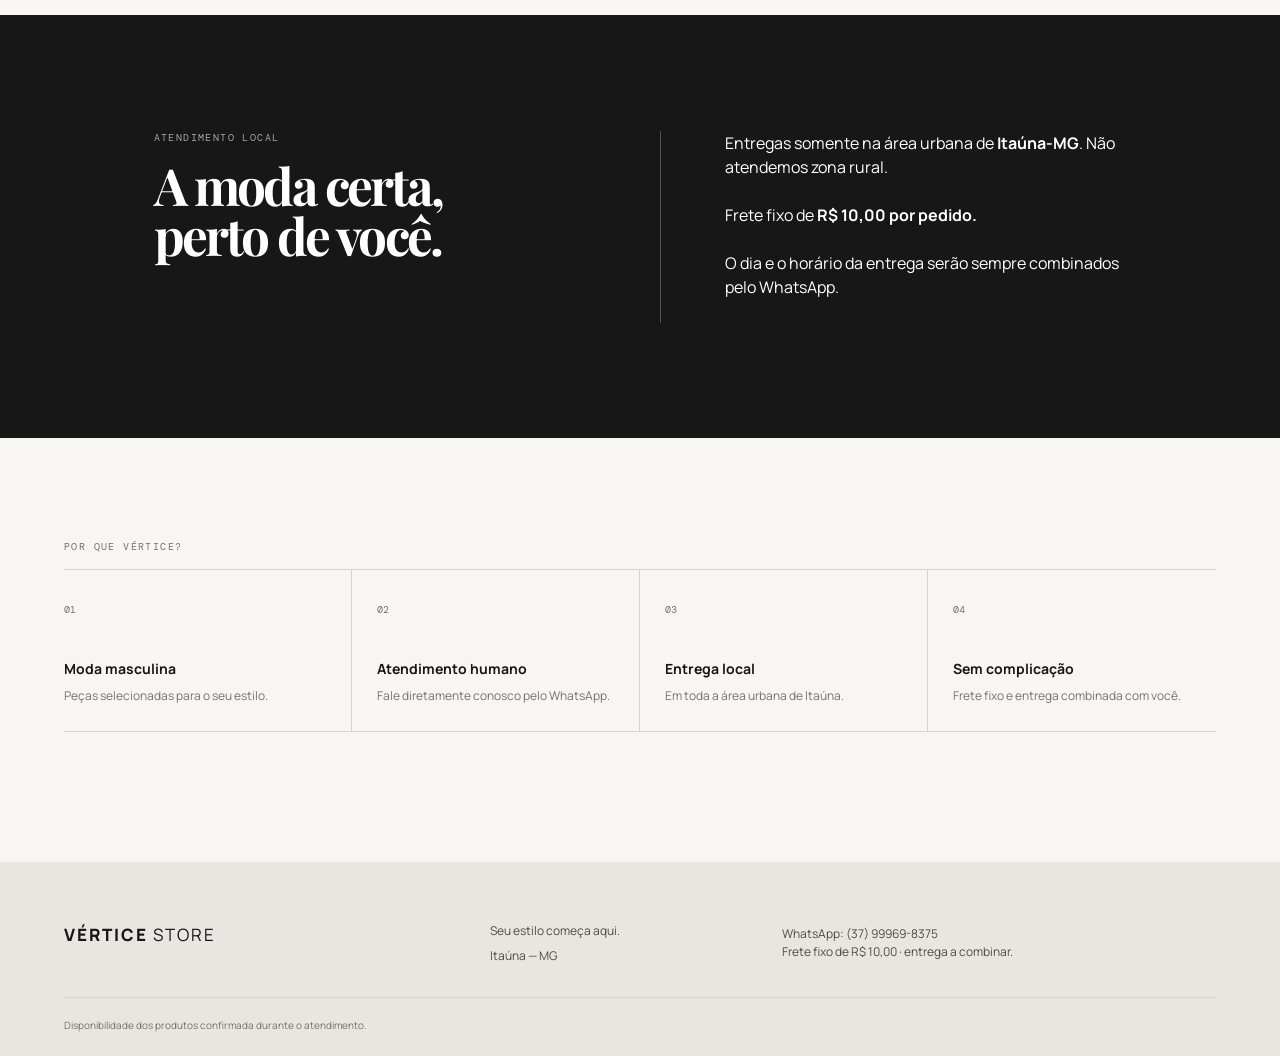
==== commit a3d8172d: "Adiciona fotografia ao hero da Vertice Store" ====
--- a/index.html
+++ b/index.html
@@ -32,7 +32,7 @@
         <p>Peças escolhidas para acompanhar sua rotina com estilo, qualidade e praticidade.</p>
         <a class="button button-dark" href="#colecao">Ver coleção <span>↓</span></a>
       </div>
-      <div class="hero-art" aria-hidden="true"><div class="arc"></div><p>VÉRTICE<br><em>STORE</em></p><span>01 / 26</span></div>
+      <div class="hero-photo"><img src="assets/images/Retrato%20acolhedor%20de%20casal%20em%20interior%20moderno.png" alt="Fotografia de casal"></div>
     </section>
 
     <section class="catalog section" id="colecao">
--- a/assets/css/style.css
+++ b/assets/css/style.css
@@ -5,3 +5,5 @@
 .catalog-switch{display:flex;gap:0;margin:0 0 28px;border-bottom:1px solid var(--line)}.collection-tab{flex:1;max-width:260px;border:0;background:transparent;padding:14px 10px 13px;cursor:pointer;color:var(--muted);font:700 11px Manrope;text-transform:uppercase;letter-spacing:.08em;border-bottom:2px solid transparent}.collection-tab.active{color:var(--ink);border-color:var(--ink)}.category-groups{display:flex;align-items:flex-start;gap:14px;overflow-x:auto;padding:0 0 18px;margin-bottom:18px}.category-group{min-width:max-content;border-left:1px solid var(--line);padding-left:14px}.category-group>p{margin:0 0 7px;color:var(--muted);font:10px DM Mono;text-transform:uppercase}.category-group>div{display:flex;gap:7px}.category-groups>.filter{align-self:flex-end}.catalog-empty{grid-column:1/-1;border:1px solid var(--line);padding:45px 24px;text-align:center;background:#f1f0ed}.catalog-empty p{margin:0 0 6px;font:600 24px 'Playfair Display',serif}.catalog-empty span{color:var(--muted);font-size:12px}@media(max-width:800px){.catalog-switch{margin-bottom:22px}.collection-tab{font-size:10px;padding-inline:5px}.category-groups{gap:12px;margin-inline:-20px;padding-inline:20px}.category-group{padding-left:12px}.catalog-empty{padding:36px 20px}.catalog-empty p{font-size:21px}}
 
 .catalog-path{display:flex;align-items:center;gap:15px;min-height:38px;margin:0 0 24px;padding-bottom:14px;border-bottom:1px solid var(--line)}.catalog-path p{margin:0;color:var(--muted);font:10px DM Mono;letter-spacing:.04em}.catalog-back{border:1px solid var(--ink);background:transparent;padding:8px 11px;color:var(--ink);font:700 10px Manrope;text-transform:uppercase;letter-spacing:.07em;cursor:pointer;white-space:nowrap}.catalog-navigator{display:grid;grid-template-columns:repeat(2,minmax(0,1fr));gap:12px;margin-bottom:30px}.catalog-choice{position:relative;min-height:125px;padding:24px 50px 22px 22px;background:#f1f0ed;border:1px solid var(--line);color:var(--ink);text-align:left;cursor:pointer;transition:background .2s,border-color .2s}.catalog-choice:hover,.catalog-choice:focus-visible{background:var(--ink);border-color:var(--ink);color:#fff}.catalog-choice span{display:block;font:600 clamp(22px,2.4vw,34px)/1 'Playfair Display',serif;letter-spacing:-.03em}.catalog-choice small{display:block;margin-top:9px;font-size:11px;color:var(--muted)}.catalog-choice:hover small,.catalog-choice:focus-visible small{color:#d0cdc7}.catalog-choice b{position:absolute;right:22px;bottom:20px;font-size:20px}.catalog-empty{margin-top:4px}@media(max-width:800px){.catalog-path{align-items:flex-start;gap:11px;flex-direction:column;margin-bottom:18px}.catalog-navigator{grid-template-columns:1fr;gap:9px;margin-bottom:24px}.catalog-choice{min-height:98px;padding:20px 48px 18px 18px}.catalog-choice span{font-size:26px}.catalog-choice b{right:18px;bottom:17px}.catalog-path p{line-height:1.5}}
+.catalog-choice.unavailable{cursor:default;background:#e8e6e1}.catalog-choice.unavailable:hover{background:#e8e6e1;border-color:var(--line);color:var(--ink)}.catalog-choice.unavailable:hover small{color:var(--muted)}.catalog-choice.unavailable b{color:var(--muted)}
+.hero-photo{background:#d9d6cf;display:grid;place-items:center;overflow:hidden}.hero-photo img{display:block;width:100%;height:100%;object-fit:contain;object-position:center}@media(max-width:800px){.hero-photo{min-height:360px}}
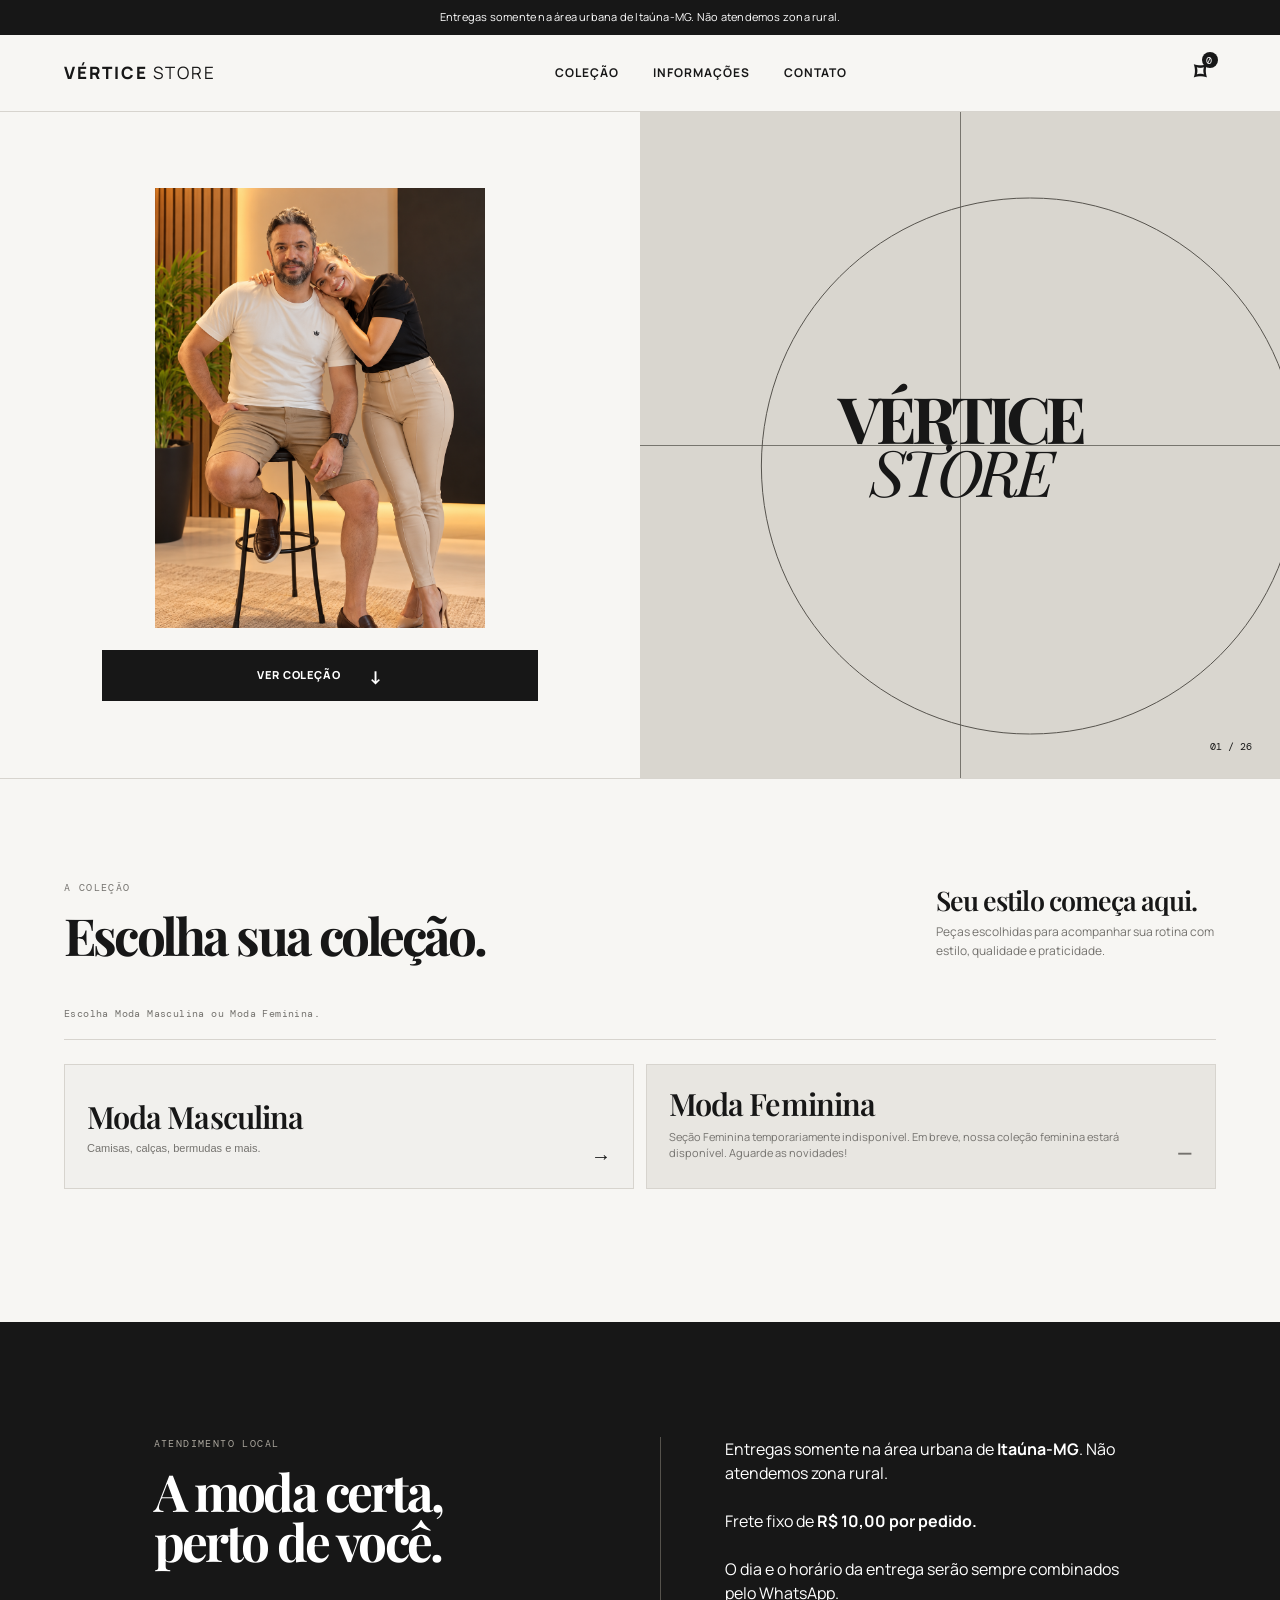
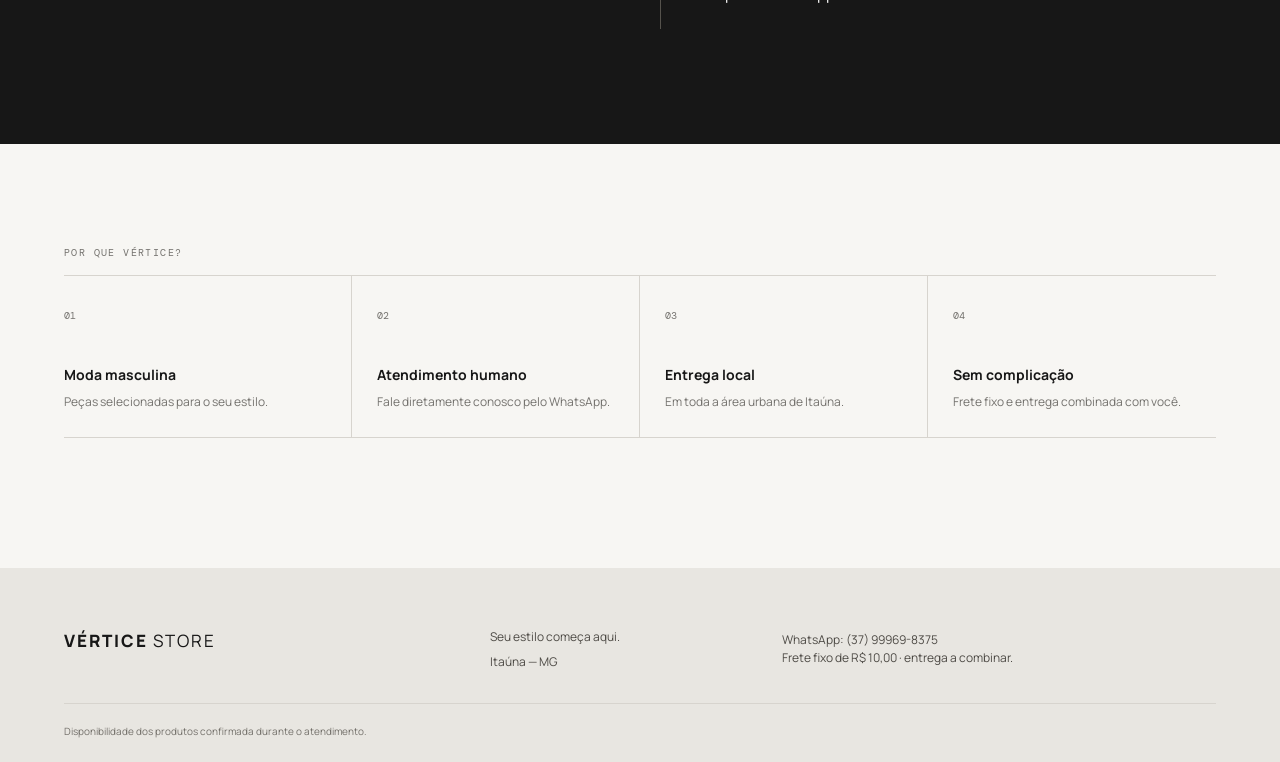
==== commit 134b9f35: "Ajusta hero e apresentacao da Vertice Store" ====
--- a/index.html
+++ b/index.html
@@ -27,16 +27,14 @@
   <main>
     <section class="hero">
       <div class="hero-copy">
-        <p class="eyebrow">MODA MASCULINA E FEMININA · ITAÚNA, MG</p>
-        <h1>Seu estilo<br>começa aqui.</h1>
-        <p>Peças escolhidas para acompanhar sua rotina com estilo, qualidade e praticidade.</p>
+        <div class="hero-couple"><img src="assets/images/Retrato%20acolhedor%20de%20casal%20em%20interior%20moderno.png" alt="Fotografia de casal"></div>
         <a class="button button-dark" href="#colecao">Ver coleção <span>↓</span></a>
       </div>
-      <div class="hero-photo"><img src="assets/images/Retrato%20acolhedor%20de%20casal%20em%20interior%20moderno.png" alt="Fotografia de casal"></div>
+      <div class="hero-art" aria-hidden="true"><div class="arc"></div><p>VÉRTICE<br><em>STORE</em></p><span>01 / 26</span></div>
     </section>
 
     <section class="catalog section" id="colecao">
-      <div class="section-heading"><div><p class="eyebrow">A COLEÇÃO</p><h2 id="catalog-title">Escolha sua coleção.</h2></div><p class="collection-note">Navegue por coleção, tipo de peça e categoria.</p></div>
+      <div class="section-heading"><div><p class="eyebrow">A COLEÇÃO</p><h2 id="catalog-title">Escolha sua coleção.</h2></div><div class="collection-intro"><p>Seu estilo começa aqui.</p><span>Peças escolhidas para acompanhar sua rotina com estilo, qualidade e praticidade.</span></div></div>
       <div class="catalog-path" aria-label="Navegação do catálogo">
         <button class="catalog-back" id="catalog-back" type="button" hidden>← Voltar</button>
         <p id="catalog-progress">Escolha Moda Masculina ou Moda Feminina.</p>
--- a/assets/css/style.css
+++ b/assets/css/style.css
@@ -6,4 +6,4 @@
 
 .catalog-path{display:flex;align-items:center;gap:15px;min-height:38px;margin:0 0 24px;padding-bottom:14px;border-bottom:1px solid var(--line)}.catalog-path p{margin:0;color:var(--muted);font:10px DM Mono;letter-spacing:.04em}.catalog-back{border:1px solid var(--ink);background:transparent;padding:8px 11px;color:var(--ink);font:700 10px Manrope;text-transform:uppercase;letter-spacing:.07em;cursor:pointer;white-space:nowrap}.catalog-navigator{display:grid;grid-template-columns:repeat(2,minmax(0,1fr));gap:12px;margin-bottom:30px}.catalog-choice{position:relative;min-height:125px;padding:24px 50px 22px 22px;background:#f1f0ed;border:1px solid var(--line);color:var(--ink);text-align:left;cursor:pointer;transition:background .2s,border-color .2s}.catalog-choice:hover,.catalog-choice:focus-visible{background:var(--ink);border-color:var(--ink);color:#fff}.catalog-choice span{display:block;font:600 clamp(22px,2.4vw,34px)/1 'Playfair Display',serif;letter-spacing:-.03em}.catalog-choice small{display:block;margin-top:9px;font-size:11px;color:var(--muted)}.catalog-choice:hover small,.catalog-choice:focus-visible small{color:#d0cdc7}.catalog-choice b{position:absolute;right:22px;bottom:20px;font-size:20px}.catalog-empty{margin-top:4px}@media(max-width:800px){.catalog-path{align-items:flex-start;gap:11px;flex-direction:column;margin-bottom:18px}.catalog-navigator{grid-template-columns:1fr;gap:9px;margin-bottom:24px}.catalog-choice{min-height:98px;padding:20px 48px 18px 18px}.catalog-choice span{font-size:26px}.catalog-choice b{right:18px;bottom:17px}.catalog-path p{line-height:1.5}}
 .catalog-choice.unavailable{cursor:default;background:#e8e6e1}.catalog-choice.unavailable:hover{background:#e8e6e1;border-color:var(--line);color:var(--ink)}.catalog-choice.unavailable:hover small{color:var(--muted)}.catalog-choice.unavailable b{color:var(--muted)}
-.hero-photo{background:#d9d6cf;display:grid;place-items:center;overflow:hidden}.hero-photo img{display:block;width:100%;height:100%;object-fit:contain;object-position:center}@media(max-width:800px){.hero-photo{min-height:360px}}
+.hero-copy{display:flex;flex-direction:column;justify-content:center;gap:22px;padding:clamp(42px,6vw,86px) clamp(24px,8vw,145px)}.hero-couple{width:min(100%,330px);height:clamp(300px,36vw,440px);display:grid;place-items:center;align-self:center;overflow:hidden}.hero-couple img{display:block;width:100%;height:100%;object-fit:contain;object-position:center}.collection-intro{max-width:280px;margin:0}.collection-intro p{margin:0 0 9px;font:600 clamp(22px,2.1vw,30px)/1.05 'Playfair Display',serif;letter-spacing:-.035em}.collection-intro span{display:block;color:var(--muted);font-size:12px;line-height:1.55}@media(max-width:800px){.hero-copy{min-height:auto;padding:36px 24px 44px;gap:20px}.hero-couple{width:min(100%,250px);height:330px}.hero-art{min-height:305px}.collection-intro{margin-top:22px;max-width:320px}}
